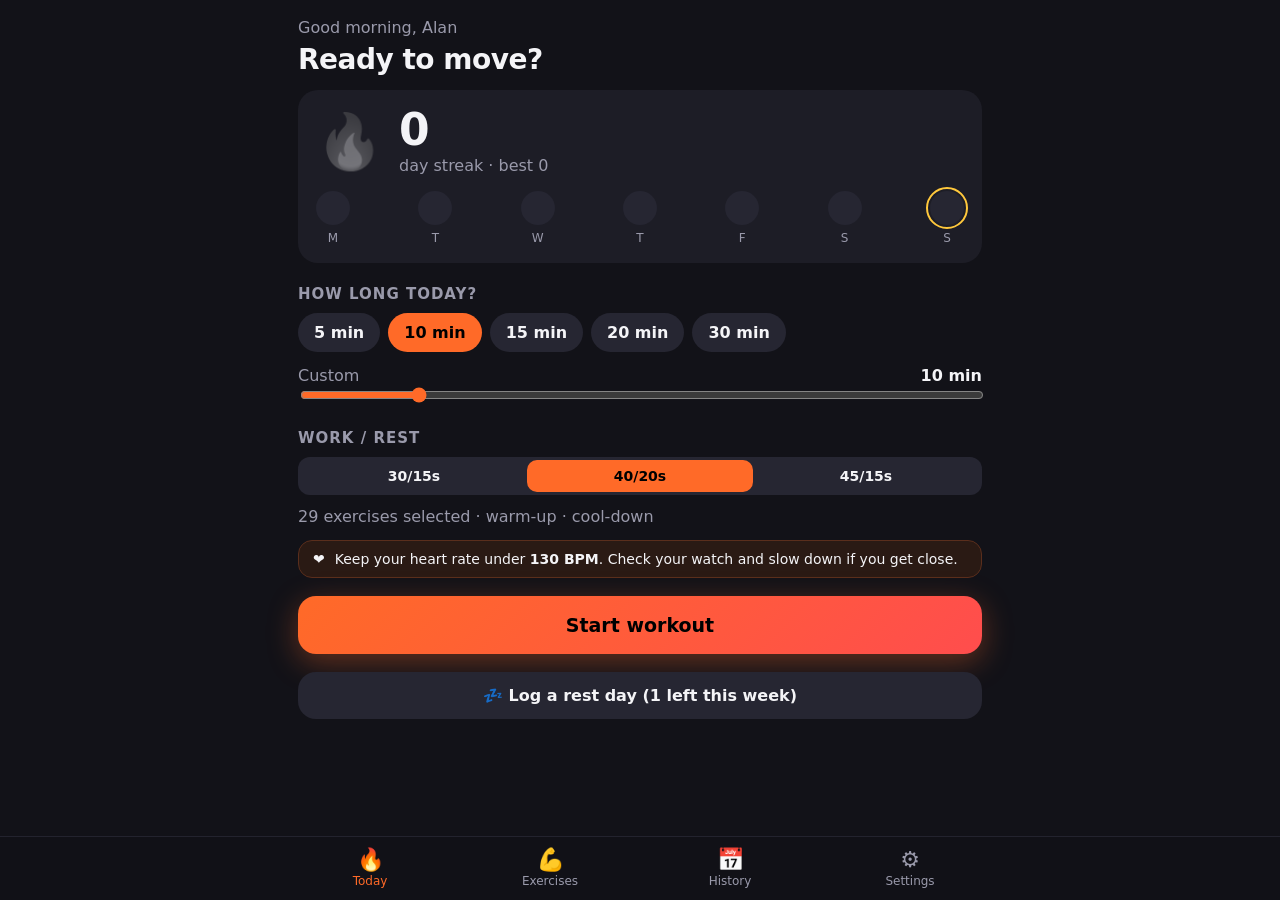
==== index.html @ 80057382 "Add index.html" ====
<!DOCTYPE html>
<html lang="en">
<head>
<meta charset="utf-8">
<meta name="viewport" content="width=device-width,initial-scale=1,viewport-fit=cover,user-scalable=no">
<meta name="theme-color" content="#121218">
<title>Streak</title>
<link rel="manifest" href="manifest.webmanifest">
<link rel="icon" href="icon-192.png">
<style>
:root{--bg:#121218;--card:#1d1d26;--card2:#262632;--txt:#f4f4f7;--mut:#9a9aab;--acc:#ff6a28;--acc2:#ffc83c;--ok:#3ddc84;--rest:#4aa3ff;--r:20px}
*{box-sizing:border-box;-webkit-tap-highlight-color:transparent}
html,body{margin:0;background:var(--bg);color:var(--txt);font-family:system-ui,-apple-system,Roboto,"Segoe UI",sans-serif;height:100%;overscroll-behavior:none}
body{padding:env(safe-area-inset-top) 0 env(safe-area-inset-bottom)}
button{font:inherit;color:inherit;border:0;background:none;cursor:pointer}
.app{max-width:720px;margin:0 auto;min-height:100%;display:flex;flex-direction:column}
main{flex:1;padding:18px 18px 100px}
h1{font-size:28px;margin:6px 0 2px;font-weight:800;letter-spacing:-.5px}
h2{font-size:15px;color:var(--mut);font-weight:600;margin:22px 0 10px;text-transform:uppercase;letter-spacing:1px}
.sub{color:var(--mut);margin:0 0 14px}
.card{background:var(--card);border-radius:var(--r);padding:18px}
.streak{display:flex;align-items:center;gap:16px}
.flame{font-size:54px;line-height:1;filter:drop-shadow(0 0 18px rgba(255,106,40,.5))}
.flame.off{filter:grayscale(1) opacity(.4)}
.big{font-size:44px;font-weight:800;line-height:1}
.week{display:flex;justify-content:space-between;margin-top:16px}
.day{display:flex;flex-direction:column;align-items:center;gap:6px;font-size:12px;color:var(--mut)}
.dot{width:34px;height:34px;border-radius:50%;background:var(--card2);display:grid;place-items:center;font-size:15px}
.dot.done{background:var(--acc);color:#000}.dot.rest{background:var(--rest);color:#000}.dot.today{outline:2px solid var(--acc2);outline-offset:2px}
.chips{display:flex;flex-wrap:wrap;gap:8px}
.chip{padding:10px 16px;border-radius:999px;background:var(--card2);font-weight:600}
.chip.on{background:var(--acc);color:#000}
.btn{display:block;width:100%;padding:18px;border-radius:18px;background:linear-gradient(135deg,var(--acc),#ff4d4d);color:#000;font-weight:800;font-size:19px;margin-top:18px;box-shadow:0 8px 30px rgba(255,106,40,.35)}
.btn.sec{background:var(--card2);color:var(--txt);box-shadow:none;font-size:16px;padding:14px}
.row{display:flex;align-items:center;justify-content:space-between;gap:10px}
input[type=range]{width:100%;accent-color:var(--acc)}
.hr{display:flex;gap:10px;align-items:center;background:#2a1a14;border:1px solid #5a2e1c;border-radius:14px;padding:10px 14px;font-size:14px;margin-top:14px}
nav{position:fixed;bottom:0;left:0;right:0;background:rgba(18,18,24,.92);backdrop-filter:blur(12px);border-top:1px solid #23232e;padding-bottom:env(safe-area-inset-bottom)}
nav .in{max-width:720px;margin:0 auto;display:flex}
nav button{flex:1;padding:10px 0 12px;display:flex;flex-direction:column;align-items:center;gap:2px;font-size:12px;color:var(--mut)}
nav button span{font-size:22px}
nav button.on{color:var(--acc)}
.grid{display:grid;grid-template-columns:repeat(auto-fill,minmax(150px,1fr));gap:10px}
.ex{background:var(--card);border-radius:16px;padding:14px;text-align:left;position:relative;border:2px solid transparent;transition:.15s}
.ex.on{border-color:var(--acc);background:#2a1d18}
.ex .e{font-size:34px}.ex .n{font-weight:700;margin-top:6px;font-size:15px}.ex .t{font-size:12px;color:var(--mut);margin-top:2px}
.ex .ck{position:absolute;top:10px;right:12px;width:22px;height:22px;border-radius:50%;background:var(--card2);display:grid;place-items:center;font-size:13px}
.ex.on .ck{background:var(--acc);color:#000}
.tag{display:inline-block;font-size:10px;padding:2px 7px;border-radius:6px;background:#1f3326;color:var(--ok);margin-top:6px;font-weight:700}
/* player */
#player{position:fixed;inset:0;background:var(--bg);z-index:10;display:none;flex-direction:column;align-items:center;padding:calc(env(safe-area-inset-top) + 16px) 20px calc(env(safe-area-inset-bottom) + 20px)}
#player.show{display:flex}
.ptop{width:100%;max-width:520px;display:flex;justify-content:space-between;color:var(--mut);font-size:14px}
.prog{width:100%;max-width:520px;height:6px;background:var(--card2);border-radius:3px;margin:12px 0 0;overflow:hidden}
.prog i{display:block;height:100%;background:var(--acc);width:0;transition:width .3s}
.phase{margin-top:22px;font-weight:800;letter-spacing:2px;font-size:14px;text-transform:uppercase}
.ring{position:relative;width:min(72vw,320px);aspect-ratio:1;margin:14px 0}
.ring svg{width:100%;height:100%;transform:rotate(-90deg)}
.ring .c{position:absolute;inset:0;display:flex;flex-direction:column;align-items:center;justify-content:center}
.ring .em{font-size:70px}.ring .tm{font-size:64px;font-weight:800;font-variant-numeric:tabular-nums;line-height:1}
.exname{font-size:28px;font-weight:800;text-align:center}
.cue{color:var(--mut);text-align:center;margin-top:6px;max-width:420px;font-size:15px}
.next{margin-top:14px;color:var(--mut);font-size:14px}
.ctrl{display:flex;gap:16px;margin-top:auto;padding-top:20px}
.cb{width:72px;height:72px;border-radius:50%;background:var(--card2);font-size:28px;display:grid;place-items:center}
.cb.main{width:88px;height:88px;background:var(--acc);color:#000;font-size:34px}
.done-screen{text-align:center;margin:auto}
.cal{display:grid;grid-template-columns:repeat(7,1fr);gap:6px;text-align:center;font-size:12px}
.cal .h{color:var(--mut);padding:4px 0}
.cal .d{aspect-ratio:1;border-radius:10px;background:var(--card2);display:grid;place-items:center;font-size:13px}
.cal .d.done{background:var(--acc);color:#000;font-weight:700}.cal .d.rest{background:var(--rest);color:#000}.cal .d.blank{background:none}
.stats{display:grid;grid-template-columns:repeat(3,1fr);gap:10px}
.stat{background:var(--card);border-radius:16px;padding:14px;text-align:center}.stat b{display:block;font-size:26px}.stat small{color:var(--mut)}
.toggle{width:52px;height:30px;border-radius:15px;background:var(--card2);position:relative;transition:.2s;flex:none}
.toggle::after{content:"";position:absolute;top:3px;left:3px;width:24px;height:24px;border-radius:50%;background:#fff;transition:.2s}
.toggle.on{background:var(--acc)}.toggle.on::after{left:25px}
.set{padding:14px 0;border-bottom:1px solid #26262f}
.list .it{display:flex;justify-content:space-between;padding:12px 0;border-bottom:1px solid #26262f;font-size:15px}
.list .it span{color:var(--mut)}
.seg{display:flex;background:var(--card2);border-radius:12px;padding:3px}
.seg button{flex:1;padding:8px;border-radius:10px;font-weight:600;font-size:14px}.seg button.on{background:var(--acc);color:#000}
#toast{position:fixed;left:50%;bottom:110px;transform:translateX(-50%);background:#333;padding:10px 18px;border-radius:12px;opacity:0;transition:.3s;pointer-events:none;z-index:20}
#toast.show{opacity:1}
</style>
</head>
<body>
<div class="app">
<main id="view"></main>
<nav><div class="in">
<button data-tab="home" class="on"><span>🔥</span>Today</button>
<button data-tab="ex"><span>💪</span>Exercises</button>
<button data-tab="hist"><span>📅</span>History</button>
<button data-tab="set"><span>⚙️</span>Settings</button>
</div></nav>
</div>

<div id="player"></div>
<div id="toast"></div>

<script>
// ---------- Exercise library (low-impact, heart-friendly options flagged) ----------
const EX=[
 // warm-up
 {id:'march',n:'Marching in Place',e:'🚶',g:'Warm-up',low:1,cue:'Lift knees gently, swing your arms.'},
 {id:'armcirc',n:'Arm Circles',e:'🔄',g:'Warm-up',low:1,cue:'Small circles, then bigger. Switch direction halfway.'},
 {id:'hipcirc',n:'Hip Circles',e:'🌀',g:'Warm-up',low:1,cue:'Hands on hips, slow smooth circles.'},
 {id:'stepjack',n:'Step Jacks',e:'🙆',g:'Cardio',low:1,cue:'Step one foot out as arms go up. No jumping.'},
 {id:'jacks',n:'Jumping Jacks',e:'🤸',g:'Cardio',low:0,cue:'Light on your feet. Swap to step jacks anytime.'},
 {id:'highknee',n:'Low-Impact High Knees',e:'🦵',g:'Cardio',low:1,cue:'Brisk march, knees to hip height.'},
 {id:'shadow',n:'Shadow Boxing',e:'🥊',g:'Cardio',low:1,cue:'Soft knees, quick light punches. Keep breathing.'},
 {id:'skaters',n:'Step Skaters',e:'⛸️',g:'Cardio',low:1,cue:'Step side to side, reach across.'},
 // lower
 {id:'squat',n:'Squats',e:'🏋️',g:'Lower Body',low:1,cue:'Sit back, chest up, knees over toes.'},
 {id:'chairsq',n:'Chair Squats',e:'🪑',g:'Lower Body',low:1,cue:'Tap the chair lightly and stand back up.'},
 {id:'lunge',n:'Reverse Lunges',e:'🚶‍♂️',g:'Lower Body',low:1,cue:'Step back, lower gently, alternate legs.'},
 {id:'glute',n:'Glute Bridge',e:'🌉',g:'Lower Body',low:1,cue:'Squeeze glutes at the top. Breathe out as you lift.'},
 {id:'calf',n:'Calf Raises',e:'🦶',g:'Lower Body',low:1,cue:'Rise slowly, lower slowly. Hold a wall if needed.'},
 {id:'wallsit',n:'Wall Sit',e:'🧱',g:'Lower Body',low:1,cue:'Keep breathing, never hold your breath.'},
 {id:'sideleg',n:'Side Leg Raises',e:'🦿',g:'Lower Body',low:1,cue:'Lift with control, switch sides halfway.'},
 // upper
 {id:'wallpush',n:'Wall Push-ups',e:'🧍',g:'Upper Body',low:1,cue:'Body straight, lower chest toward the wall.'},
 {id:'inclpush',n:'Incline Push-ups',e:'🛋️',g:'Upper Body',low:1,cue:'Hands on a counter or couch. Smooth reps.'},
 {id:'pushup',n:'Push-ups',e:'💪',g:'Upper Body',low:0,cue:'Drop to knees anytime. Exhale as you push.'},
 {id:'dips',n:'Chair Dips',e:'🪑',g:'Upper Body',low:1,cue:'Elbows back, short range is fine.'},
 {id:'ytw',n:'Y-T-W Raises',e:'🙌',g:'Upper Body',low:1,cue:'Squeeze shoulder blades, make each letter.'},
 {id:'punchup',n:'Overhead Reaches',e:'☝️',g:'Upper Body',low:1,cue:'Reach up alternating arms, tall posture.'},
 // core
 {id:'deadbug',n:'Dead Bug',e:'🪲',g:'Core',low:1,cue:'Low back pressed down, opposite arm and leg.'},
 {id:'birddog',n:'Bird Dog',e:'🐕',g:'Core',low:1,cue:'Reach long, hold a beat, switch.'},
 {id:'standcrunch',n:'Standing Knee Crunch',e:'🧍‍♂️',g:'Core',low:1,cue:'Elbow to opposite knee, alternate.'},
 {id:'kneeplank',n:'Knee Plank',e:'📏',g:'Core',low:1,cue:'Breathe steadily. Long body from knees to head.'},
 {id:'plank',n:'Plank',e:'🪵',g:'Core',low:0,cue:'Keep breathing. Drop to knees anytime.'},
 {id:'sidebend',n:'Standing Side Bends',e:'↔️',g:'Core',low:1,cue:'Slide hand down your leg, switch sides.'},
 // stretch
 {id:'hamstr',n:'Hamstring Stretch',e:'🧘',g:'Cool-down',low:1,cue:'Hinge forward gently. No bouncing.'},
 {id:'quad',n:'Quad Stretch',e:'🦩',g:'Cool-down',low:1,cue:'Hold a wall, switch legs halfway.'},
 {id:'chest',n:'Chest Opener',e:'🫁',g:'Cool-down',low:1,cue:'Clasp hands behind, open chest, breathe slowly.'},
 {id:'childpose',n:"Child's Pose",e:'🙇',g:'Cool-down',low:1,cue:'Sink back, long slow breaths.'},
 {id:'breathe',n:'Slow Breathing',e:'🌬️',g:'Cool-down',low:1,cue:'In for 4, out for 6. Let your heart rate settle.'},
];
const GROUPS=['Warm-up','Cardio','Lower Body','Upper Body','Core','Cool-down'];
const byId=Object.fromEntries(EX.map(x=>[x.id,x]));

// ---------- State ----------
const KEY='streak-workout-v1';
const def={selected:EX.filter(x=>x.low).map(x=>x.id),minutes:10,interval:'40/20',warm:true,cool:true,voice:true,beep:true,hrcap:130,log:{},restPerWeek:1,best:0};
let S=Object.assign({},def,JSON.parse(localStorage.getItem(KEY)||'{}'));
const save=()=>localStorage.setItem(KEY,JSON.stringify(S));
const ds=d=>{const z=new Date(d);z.setMinutes(z.getMinutes()-z.getTimezoneOffset());return z.toISOString().slice(0,10)};
const today=()=>ds(new Date());
const addDays=(s,n)=>{const d=new Date(s+'T12:00:00');d.setDate(d.getDate()+n);return ds(d)};

function streak(){
  let n=0,d=today();
  if(!S.log[d]) d=addDays(d,-1); // today not done yet doesn't break streak
  while(S.log[d]){ if(S.log[d].type==='workout') n++; d=addDays(d,-1);} 
  return n;
}
function updateBest(){const s=streak();if(s>(S.best||0)){S.best=s;save()}}
function restsThisWeek(){let c=0;for(let i=0;i<7;i++){const l=S.log[addDays(today(),-i)];if(l&&l.type==='rest')c++}return c}

// ---------- UI helpers ----------
const $=s=>document.querySelector(s);
function toast(t){const e=$('#toast');e.textContent=t;e.classList.add('show');clearTimeout(e._t);e._t=setTimeout(()=>e.classList.remove('show'),1800)}
let tab='home';
document.querySelectorAll('nav button').forEach(b=>b.onclick=()=>{tab=b.dataset.tab;document.querySelectorAll('nav button').forEach(x=>x.classList.toggle('on',x===b));render();scrollTo(0,0)});

function render(){({home,ex:exView,hist,set:settings})[tab]();}

function home(){
  const st=streak(),t=today(),doneToday=S.log[t];
  const hr=new Date().getHours();
  const greet=hr<12?'Good morning':hr<18?'Good afternoon':'Good evening';
  let week='';const labels=['S','M','T','W','T','F','S'];
  for(let i=6;i>=0;i--){const d=addDays(t,-i),l=S.log[d],dd=new Date(d+'T12:00:00');
    week+=`<div class="day"><div class="dot ${l?(l.type==='rest'?'rest':'done'):''} ${i===0?'today':''}">${l?(l.type==='rest'?'💤':'✓'):''}</div>${labels[dd.getDay()]}</div>`}
  const mins=[5,10,15,20,30].map(m=>`<button class="chip ${S.minutes===m?'on':''}" data-m="${m}">${m} min</button>`).join('');
  const ints=['30/15','40/20','45/15'].map(v=>`<button class="${S.interval===v?'on':''}" data-i="${v}">${v}s</button>`).join('');
  $('#view').innerHTML=`
  <p class="sub" style="margin:0">${greet}, Alan</p>
  <h1>${doneToday?(doneToday.type==='rest'?'Rest day logged':'Done for today 🎉'):'Ready to move?'}</h1>
  <div class="card" style="margin-top:14px">
    <div class="streak"><div class="flame ${st?'':'off'}">🔥</div><div><div class="big">${st}</div><div class="sub" style="margin:4px 0 0">day streak · best ${Math.max(S.best||0,st)}</div></div></div>
    <div class="week">${week}</div>
  </div>
  <h2>How long today?</h2>
  <div class="chips" id="mins">${mins}</div>
  <div style="margin-top:14px"><div class="row"><span class="sub" style="margin:0">Custom</span><b id="mv">${S.minutes} min</b></div>
  <input type="range" min="3" max="45" value="${S.minutes}" id="mr"></div>
  <h2>Work / rest</h2>
  <div class="seg" id="ints">${ints}</div>
  <div class="sub" style="margin-top:12px">${S.selected.length} exercises selected${S.warm?' · warm-up':''}${S.cool?' · cool-down':''}</div>
  <div class="hr">❤️ <div>Keep your heart rate under <b>${S.hrcap} BPM</b>. Check your watch and slow down if you get close.</div></div>
  <button class="btn" id="go">${doneToday&&doneToday.type==='workout'?'Do another':'Start workout'}</button>
  ${!doneToday?`<button class="btn sec" id="restbtn">💤 Log a rest day (${Math.max(0,S.restPerWeek-restsThisWeek())} left this week)</button>`:''}
  `;
  document.querySelectorAll('#mins .chip').forEach(c=>c.onclick=()=>{S.minutes=+c.dataset.m;save();home()});
  $('#mr').oninput=e=>{S.minutes=+e.target.value;$('#mv').textContent=S.minutes+' min'};$('#mr').onchange=()=>{save();home()};
  document.querySelectorAll('#ints button').forEach(c=>c.onclick=()=>{S.interval=c.dataset.i;save();home()});
  $('#go').onclick=startWorkout;
  const rb=$('#restbtn'); if(rb) rb.onclick=()=>{if(restsThisWeek()>=S.restPerWeek){toast('No rest days left this week');return}S.log[t]={type:'rest'};save();toast('Rest day logged. Streak safe 💤');home()};
}

function exView(){
  let h=`<h1>Exercises</h1><p class="sub">Tap to choose what goes into your workouts. <span class="tag">LOW IMPACT</span> moves are easier on the heart and joints.</p>
  <div class="chips" style="margin-bottom:8px"><button class="chip" id="all">Select all</button><button class="chip" id="lowonly">Low impact only</button><button class="chip" id="none">Clear</button></div>`;
  for(const g of GROUPS){
    if(g==='Warm-up'||g==='Cool-down'){}
    h+=`<h2>${g}</h2><div class="grid">`+EX.filter(x=>x.g===g).map(x=>`<button class="ex ${S.selected.includes(x.id)?'on':''}" data-id="${x.id}"><div class="ck">${S.selected.includes(x.id)?'✓':''}</div><div class="e">${x.e}</div><div class="n">${x.n}</div><div class="t">${x.cue}</div>${x.low?'<span class="tag">LOW IMPACT</span>':''}</button>`).join('')+`</div>`;
  }
  $('#view').innerHTML=h;
  document.querySelectorAll('.ex').forEach(b=>b.onclick=()=>{const id=b.dataset.id,i=S.selected.indexOf(id);i>=0?S.selected.splice(i,1):S.selected.push(id);save();b.classList.toggle('on');b.querySelector('.ck').textContent=i>=0?'':'✓'});
  $('#all').onclick=()=>{S.selected=EX.map(x=>x.id);save();exView()};
  $('#lowonly').onclick=()=>{S.selected=EX.filter(x=>x.low).map(x=>x.id);save();exView()};
  $('#none').onclick=()=>{S.selected=[];save();exView()};
}

let calOffset=0;
function hist(){
  const now=new Date();const m=new Date(now.getFullYear(),now.getMonth()+calOffset,1);
  const days=new Date(m.getFullYear(),m.getMonth()+1,0).getDate();
  let cal=['S','M','T','W','T','F','S'].map(x=>`<div class="h">${x}</div>`).join('');
  for(let i=0;i<m.getDay();i++)cal+='<div class="d blank"></div>';
  for(let d=1;d<=days;d++){const k=ds(new Date(m.getFullYear(),m.getMonth(),d)),l=S.log[k];cal+=`<div class="d ${l?(l.type==='rest'?'rest':'done'):''}">${d}</div>`}
  const ents=Object.entries(S.log).sort((a,b)=>b[0].localeCompare(a[0]));
  const w=ents.filter(e=>e[1].type==='workout');
  const totalMin=Math.round(w.reduce((a,e)=>a+(e[1].secs||0),0)/60);
  $('#view').innerHTML=`<h1>History</h1>
  <div class="stats" style="margin-top:14px"><div class="stat"><b>${streak()}</b><small>current</small></div><div class="stat"><b>${Math.max(S.best||0,streak())}</b><small>best streak</small></div><div class="stat"><b>${totalMin}</b><small>total min</small></div></div>
  <div class="card" style="margin-top:14px"><div class="row" style="margin-bottom:12px"><button class="chip" id="pv">‹</button><b>${m.toLocaleString('en-US',{month:'long',year:'numeric'})}</b><button class="chip" id="nx">›</button></div><div class="cal">${cal}</div></div>
  <h2>Recent</h2><div class="list">${ents.slice(0,20).map(([d,l])=>`<div class="it"><b>${new Date(d+'T12:00:00').toLocaleDateString('en-US',{weekday:'short',month:'short',day:'numeric'})}</b><span>${l.type==='rest'?'💤 Rest day':`🔥 ${Math.round((l.secs||0)/60)} min · ${l.count||0} moves`}</span></div>`).join('')||'<p class="sub">No workouts yet. Your first one starts the streak.</p>'}</div>`;
  $('#pv').onclick=()=>{calOffset--;hist()};$('#nx').onclick=()=>{if(calOffset<0){calOffset++;hist()}};
}

function settings(){
  const tg=(k,l,s)=>`<div class="set row"><div><b>${l}</b>${s?`<div class="sub" style="margin:2px 0 0;font-size:13px">${s}</div>`:''}</div><button class="toggle ${S[k]?'on':''}" data-k="${k}"></button></div>`;
  $('#view').innerHTML=`<h1>Settings</h1>
  ${tg('warm','Auto warm-up','Starts every workout with 2 gentle moves')}
  ${tg('cool','Auto cool-down','Ends with stretches and slow breathing')}
  ${tg('voice','Voice coach','Announces each exercise')}
  ${tg('beep','Countdown beeps','Last 3 seconds of each interval')}
  <div class="set"><div class="row"><b>Heart rate reminder</b><b id="hrv">${S.hrcap} BPM</b></div><input type="range" min="100" max="160" value="${S.hrcap}" id="hrr"></div>
  <div class="set"><div class="row"><b>Rest days per week</b><b id="rpv">${S.restPerWeek}</b></div><div class="sub" style="font-size:13px;margin:2px 0 8px">A logged rest day keeps your streak alive.</div><input type="range" min="0" max="3" value="${S.restPerWeek}" id="rpr"></div>
  <h2>Your data</h2><p class="sub">Everything stays on this phone. Back it up before switching phones.</p>
  <button class="btn sec" id="exp">⬇️ Export backup</button><button class="btn sec" id="imp" style="margin-top:10px">⬆️ Import backup</button><input type="file" id="file" accept="application/json" hidden>
  <p class="sub" style="margin-top:24px;font-size:13px">Streak · built for Alan by Hark</p>`;
  document.querySelectorAll('.toggle').forEach(b=>b.onclick=()=>{S[b.dataset.k]=!S[b.dataset.k];save();b.classList.toggle('on')});
  $('#hrr').oninput=e=>{S.hrcap=+e.target.value;$('#hrv').textContent=S.hrcap+' BPM';save()};
  $('#rpr').oninput=e=>{S.restPerWeek=+e.target.value;$('#rpv').textContent=S.restPerWeek;save()};
  $('#exp').onclick=()=>{const a=document.createElement('a');a.href=URL.createObjectURL(new Blob([JSON.stringify(S,null,1)],{type:'application/json'}));a.download='streak-backup-'+today()+'.json';a.click()};
  $('#imp').onclick=()=>$('#file').click();
  $('#file').onchange=async e=>{try{S=Object.assign({},def,JSON.parse(await e.target.files[0].text()));save();toast('Backup restored');settings()}catch(_){toast('That file did not work')}};
}

// ---------- Workout engine ----------
let W=null,wake=null,actx=null;
function beep(f=880,d=.12){if(!S.beep)return;try{actx=actx||new AudioContext();const o=actx.createOscillator(),g=actx.createGain();o.frequency.value=f;o.connect(g);g.connect(actx.destination);g.gain.setValueAtTime(.25,actx.currentTime);g.gain.exponentialRampToValueAtTime(.001,actx.currentTime+d);o.start();o.stop(actx.currentTime+d)}catch(_){}}
function say(t){if(!S.voice||!('speechSynthesis' in window))return;speechSynthesis.cancel();const u=new SpeechSynthesisUtterance(t);u.rate=1;speechSynthesis.speak(u)}
const shuffle=a=>{a=a.slice();for(let i=a.length-1;i>0;i--){const j=Math.random()*(i+1)|0;[a[i],a[j]]=[a[j],a[i]]}return a};

function buildPlan(){
  const [work,rest]=S.interval.split('/').map(Number);
  const total=S.minutes*60;const steps=[];
  const warmPool=EX.filter(x=>x.g==='Warm-up'),coolPool=EX.filter(x=>x.g==='Cool-down');
  let main=S.selected.map(id=>byId[id]).filter(x=>x&&x.g!=='Warm-up'&&x.g!=='Cool-down');
  if(!main.length) main=EX.filter(x=>x.low&&x.g!=='Warm-up'&&x.g!=='Cool-down');
  let used=0;
  const add=(ex,secs,kind)=>{steps.push({ex,secs,kind});used+=secs};
  if(S.warm&&total>=300){shuffle(warmPool).slice(0,2).forEach(x=>add(x,30,'warm'))}
  const coolTime=S.cool&&total>=300?60:0;
  let pool=shuffle(main),i=0,last=null;
  while(used+work+coolTime<=total){
    let ex=pool[i%pool.length];i++;if(i%pool.length===0)pool=shuffle(main);
    if(ex===last&&main.length>1){ex=pool[i%pool.length];i++}
    add(ex,work,'work');last=ex;
    if(used+rest+work+coolTime<=total) add(null,rest,'rest'); else break;
  }
  if(steps.length&&steps[steps.length-1].kind==='rest'){used-=steps.pop().secs}
  if(coolTime){shuffle(coolPool).slice(0,2).forEach(x=>add(x,30,'cool'))}
  return steps;
}

async function startWorkout(){
  const plan=buildPlan();
  W={plan,idx:-1,left:0,paused:false,elapsed:0,count:0,total:plan.reduce((a,s)=>a+s.secs,0)};
  try{actx=actx||new AudioContext();actx.resume()}catch(_){}
  try{wake=await navigator.wakeLock.request('screen')}catch(_){}
  $('#player').classList.add('show');
  // 5 second get ready
  W.ready=5;drawPlayer();say('Get ready. First up, '+nextName(0));
  W.timer=setInterval(tick,1000);
}
function nextName(i){const s=W.plan[i];return s?(s.ex?s.ex.n:'Rest'):'Finish'}
function nextStep(){
  W.idx++;
  if(W.idx>=W.plan.length) return finish();
  const s=W.plan[W.idx];W.left=s.secs;
  if(s.ex){W.count++;say(s.ex.n);if(navigator.vibrate)navigator.vibrate(200);beep(1200,.25)}
  else{say('Rest. Next, '+nextName(W.idx+1));if(navigator.vibrate)navigator.vibrate([100,80,100])}
  drawPlayer();
}
function tick(){
  if(W.paused)return;
  if(W.ready>0){W.ready--;if(W.ready<=3&&W.ready>0)beep();if(W.ready===0)nextStep();else drawPlayer();return}
  W.left--;W.elapsed++;
  if(W.left<=3&&W.left>0)beep();
  if(W.left<=0)nextStep();else drawPlayer();
}
function drawPlayer(){
  const p=$('#player');
  if(W.ready>0){p.innerHTML=`<div class="ptop"><span>Get ready</span><button id="x">✕</button></div><div class="phase" style="color:var(--acc2)">Starting in</div><div class="ring"><div class="c"><div class="tm" style="font-size:110px">${W.ready}</div></div></div><div class="exname">${nextName(0)}</div><div class="cue">${W.plan.length} intervals · ${Math.round(W.total/60)} min</div>`;$('#x').onclick=quit;return}
  const s=W.plan[W.idx],frac=s.secs?(s.secs-W.left)/s.secs:0;const col=s.kind==='rest'?'var(--rest)':s.kind==='work'?'var(--acc)':'var(--ok)';
  const C=2*Math.PI*45;const nx=W.plan[W.idx+1];
  const label={work:'Work',rest:'Rest',warm:'Warm-up',cool:'Cool-down'}[s.kind];
  const remain=W.total-W.elapsed;
  p.innerHTML=`<div class="ptop"><span>${W.count} / ${W.plan.filter(x=>x.ex).length} moves</span><span>${Math.floor(remain/60)}:${String(remain%60).padStart(2,'0')} left</span><button id="x">✕</button></div>
  <div class="prog"><i style="width:${W.elapsed/W.total*100}%"></i></div>
  <div class="phase" style="color:${col}">${label}</div>
  <div class="ring"><svg viewBox="0 0 100 100"><circle cx="50" cy="50" r="45" fill="none" stroke="#262632" stroke-width="7"/><circle cx="50" cy="50" r="45" fill="none" stroke="${col}" stroke-width="7" stroke-linecap="round" stroke-dasharray="${C}" stroke-dashoffset="${C*(1-frac)}" style="transition:stroke-dashoffset 1s linear"/></svg>
  <div class="c"><div class="em">${s.ex?s.ex.e:'😮‍💨'}</div><div class="tm">${W.left}</div></div></div>
  <div class="exname">${s.ex?s.ex.n:'Catch your breath'}</div>
  <div class="cue">${s.ex?s.ex.cue:'Breathe slowly. Glance at your watch: under '+S.hrcap+' BPM?'}</div>
  <div class="next">${nx?'Next: '+(nx.ex?nx.ex.e+' '+nx.ex.n:'Rest'):'Last one!'}</div>
  <div class="ctrl"><button class="cb" id="bk">⏮</button><button class="cb main" id="pp">${W.paused?'▶':'⏸'}</button><button class="cb" id="sk">⏭</button></div>`;
  $('#x').onclick=quit;$('#pp').onclick=()=>{W.paused=!W.paused;drawPlayer()};
  $('#sk').onclick=()=>{W.elapsed+=W.left;nextStep()};
  $('#bk').onclick=()=>{W.elapsed-= (s.secs-W.left);W.left=s.secs;drawPlayer()};
}
function cleanup(){clearInterval(W.timer);try{wake&&wake.release()}catch(_){}wake=null;if('speechSynthesis' in window)speechSynthesis.cancel()}
function quit(){
  if(W.elapsed>=60&&confirm('End workout early? It still counts toward your streak.')){return finish()}
  if(W.elapsed<60&&!confirm('Quit this workout?'))return;
  cleanup();$('#player').classList.remove('show');W=null;render();
}
function finish(){
  cleanup();const t=today();const prev=S.log[t];
  const secs=(prev&&prev.type==='workout'?prev.secs:0)+W.elapsed,count=(prev&&prev.type==='workout'?prev.count:0)+W.count;
  S.log[t]={type:'workout',secs,count};save();updateBest();
  say('Workout complete. Nice work, Alan.');beep(660,.15);setTimeout(()=>beep(990,.3),180);
  const st=streak();
  $('#player').innerHTML=`<div class="done-screen"><div style="font-size:90px">🔥</div><div class="big" style="font-size:64px">${st}</div><div class="sub">day streak</div><h1 style="margin-top:20px">Workout complete</h1><p class="sub">${Math.round(W.elapsed/60)} min · ${W.count} moves</p><button class="btn" id="ok" style="width:260px;margin:24px auto 0">Done</button></div>`;
  $('#ok').onclick=()=>{$('#player').classList.remove('show');W=null;tab='home';render()};
}

render();
if('serviceWorker' in navigator) navigator.serviceWorker.register('sw.js');
</script>
</body>
</html>
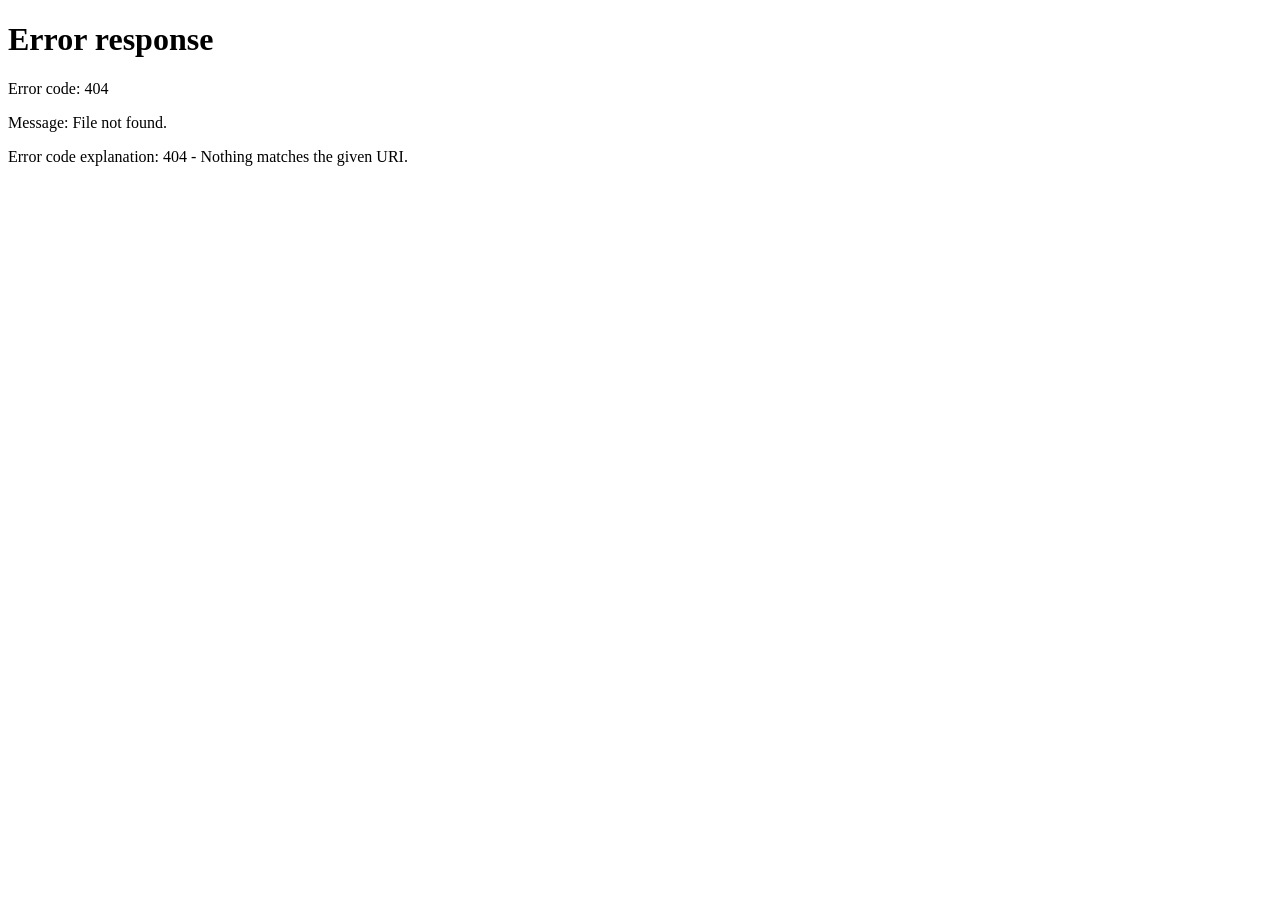
==== commit caea38b9: "Split Streak and Stillness into separate apps: index.html" ====
--- a/index.html
+++ b/index.html
@@ -1,349 +1 @@
-<!DOCTYPE html>
-<html lang="en">
-<head>
-<meta charset="utf-8">
-<meta name="viewport" content="width=device-width,initial-scale=1,viewport-fit=cover,user-scalable=no">
-<meta name="theme-color" content="#121218">
-<title>Streak</title>
-<link rel="manifest" href="manifest.webmanifest">
-<link rel="icon" href="icon-192.png">
-<style>
-:root{--bg:#121218;--card:#1d1d26;--card2:#262632;--txt:#f4f4f7;--mut:#9a9aab;--acc:#ff6a28;--acc2:#ffc83c;--ok:#3ddc84;--rest:#4aa3ff;--r:20px}
-*{box-sizing:border-box;-webkit-tap-highlight-color:transparent}
-html,body{margin:0;background:var(--bg);color:var(--txt);font-family:system-ui,-apple-system,Roboto,"Segoe UI",sans-serif;height:100%;overscroll-behavior:none}
-body{padding:env(safe-area-inset-top) 0 env(safe-area-inset-bottom)}
-button{font:inherit;color:inherit;border:0;background:none;cursor:pointer}
-.app{max-width:720px;margin:0 auto;min-height:100%;display:flex;flex-direction:column}
-main{flex:1;padding:18px 18px 100px}
-h1{font-size:28px;margin:6px 0 2px;font-weight:800;letter-spacing:-.5px}
-h2{font-size:15px;color:var(--mut);font-weight:600;margin:22px 0 10px;text-transform:uppercase;letter-spacing:1px}
-.sub{color:var(--mut);margin:0 0 14px}
-.card{background:var(--card);border-radius:var(--r);padding:18px}
-.streak{display:flex;align-items:center;gap:16px}
-.flame{font-size:54px;line-height:1;filter:drop-shadow(0 0 18px rgba(255,106,40,.5))}
-.flame.off{filter:grayscale(1) opacity(.4)}
-.big{font-size:44px;font-weight:800;line-height:1}
-.week{display:flex;justify-content:space-between;margin-top:16px}
-.day{display:flex;flex-direction:column;align-items:center;gap:6px;font-size:12px;color:var(--mut)}
-.dot{width:34px;height:34px;border-radius:50%;background:var(--card2);display:grid;place-items:center;font-size:15px}
-.dot.done{background:var(--acc);color:#000}.dot.rest{background:var(--rest);color:#000}.dot.today{outline:2px solid var(--acc2);outline-offset:2px}
-.chips{display:flex;flex-wrap:wrap;gap:8px}
-.chip{padding:10px 16px;border-radius:999px;background:var(--card2);font-weight:600}
-.chip.on{background:var(--acc);color:#000}
-.btn{display:block;width:100%;padding:18px;border-radius:18px;background:linear-gradient(135deg,var(--acc),#ff4d4d);color:#000;font-weight:800;font-size:19px;margin-top:18px;box-shadow:0 8px 30px rgba(255,106,40,.35)}
-.btn.sec{background:var(--card2);color:var(--txt);box-shadow:none;font-size:16px;padding:14px}
-.row{display:flex;align-items:center;justify-content:space-between;gap:10px}
-input[type=range]{width:100%;accent-color:var(--acc)}
-.hr{display:flex;gap:10px;align-items:center;background:#2a1a14;border:1px solid #5a2e1c;border-radius:14px;padding:10px 14px;font-size:14px;margin-top:14px}
-nav{position:fixed;bottom:0;left:0;right:0;background:rgba(18,18,24,.92);backdrop-filter:blur(12px);border-top:1px solid #23232e;padding-bottom:env(safe-area-inset-bottom)}
-nav .in{max-width:720px;margin:0 auto;display:flex}
-nav button{flex:1;padding:10px 0 12px;display:flex;flex-direction:column;align-items:center;gap:2px;font-size:12px;color:var(--mut)}
-nav button span{font-size:22px}
-nav button.on{color:var(--acc)}
-.grid{display:grid;grid-template-columns:repeat(auto-fill,minmax(150px,1fr));gap:10px}
-.ex{background:var(--card);border-radius:16px;padding:14px;text-align:left;position:relative;border:2px solid transparent;transition:.15s}
-.ex.on{border-color:var(--acc);background:#2a1d18}
-.ex .e{font-size:34px}.ex .n{font-weight:700;margin-top:6px;font-size:15px}.ex .t{font-size:12px;color:var(--mut);margin-top:2px}
-.ex .ck{position:absolute;top:10px;right:12px;width:22px;height:22px;border-radius:50%;background:var(--card2);display:grid;place-items:center;font-size:13px}
-.ex.on .ck{background:var(--acc);color:#000}
-.tag{display:inline-block;font-size:10px;padding:2px 7px;border-radius:6px;background:#1f3326;color:var(--ok);margin-top:6px;font-weight:700}
-/* player */
-#player{position:fixed;inset:0;background:var(--bg);z-index:10;display:none;flex-direction:column;align-items:center;padding:calc(env(safe-area-inset-top) + 16px) 20px calc(env(safe-area-inset-bottom) + 20px)}
-#player.show{display:flex}
-.ptop{width:100%;max-width:520px;display:flex;justify-content:space-between;color:var(--mut);font-size:14px}
-.prog{width:100%;max-width:520px;height:6px;background:var(--card2);border-radius:3px;margin:12px 0 0;overflow:hidden}
-.prog i{display:block;height:100%;background:var(--acc);width:0;transition:width .3s}
-.phase{margin-top:22px;font-weight:800;letter-spacing:2px;font-size:14px;text-transform:uppercase}
-.ring{position:relative;width:min(72vw,320px);aspect-ratio:1;margin:14px 0}
-.ring svg{width:100%;height:100%;transform:rotate(-90deg)}
-.ring .c{position:absolute;inset:0;display:flex;flex-direction:column;align-items:center;justify-content:center}
-.ring .em{font-size:70px}.ring .tm{font-size:64px;font-weight:800;font-variant-numeric:tabular-nums;line-height:1}
-.exname{font-size:28px;font-weight:800;text-align:center}
-.cue{color:var(--mut);text-align:center;margin-top:6px;max-width:420px;font-size:15px}
-.next{margin-top:14px;color:var(--mut);font-size:14px}
-.ctrl{display:flex;gap:16px;margin-top:auto;padding-top:20px}
-.cb{width:72px;height:72px;border-radius:50%;background:var(--card2);font-size:28px;display:grid;place-items:center}
-.cb.main{width:88px;height:88px;background:var(--acc);color:#000;font-size:34px}
-.done-screen{text-align:center;margin:auto}
-.cal{display:grid;grid-template-columns:repeat(7,1fr);gap:6px;text-align:center;font-size:12px}
-.cal .h{color:var(--mut);padding:4px 0}
-.cal .d{aspect-ratio:1;border-radius:10px;background:var(--card2);display:grid;place-items:center;font-size:13px}
-.cal .d.done{background:var(--acc);color:#000;font-weight:700}.cal .d.rest{background:var(--rest);color:#000}.cal .d.blank{background:none}
-.stats{display:grid;grid-template-columns:repeat(3,1fr);gap:10px}
-.stat{background:var(--card);border-radius:16px;padding:14px;text-align:center}.stat b{display:block;font-size:26px}.stat small{color:var(--mut)}
-.toggle{width:52px;height:30px;border-radius:15px;background:var(--card2);position:relative;transition:.2s;flex:none}
-.toggle::after{content:"";position:absolute;top:3px;left:3px;width:24px;height:24px;border-radius:50%;background:#fff;transition:.2s}
-.toggle.on{background:var(--acc)}.toggle.on::after{left:25px}
-.set{padding:14px 0;border-bottom:1px solid #26262f}
-.list .it{display:flex;justify-content:space-between;padding:12px 0;border-bottom:1px solid #26262f;font-size:15px}
-.list .it span{color:var(--mut)}
-.seg{display:flex;background:var(--card2);border-radius:12px;padding:3px}
-.seg button{flex:1;padding:8px;border-radius:10px;font-weight:600;font-size:14px}.seg button.on{background:var(--acc);color:#000}
-#toast{position:fixed;left:50%;bottom:110px;transform:translateX(-50%);background:#333;padding:10px 18px;border-radius:12px;opacity:0;transition:.3s;pointer-events:none;z-index:20}
-#toast.show{opacity:1}
-</style>
-</head>
-<body>
-<div class="app">
-<main id="view"></main>
-<nav><div class="in">
-<button data-tab="home" class="on"><span>🔥</span>Today</button>
-<button data-tab="ex"><span>💪</span>Exercises</button>
-<button data-tab="hist"><span>📅</span>History</button>
-<button data-tab="set"><span>⚙️</span>Settings</button>
-</div></nav>
-</div>
-
-<div id="player"></div>
-<div id="toast"></div>
-
-<script>
-// ---------- Exercise library (low-impact, heart-friendly options flagged) ----------
-const EX=[
- // warm-up
- {id:'march',n:'Marching in Place',e:'🚶',g:'Warm-up',low:1,cue:'Lift knees gently, swing your arms.'},
- {id:'armcirc',n:'Arm Circles',e:'🔄',g:'Warm-up',low:1,cue:'Small circles, then bigger. Switch direction halfway.'},
- {id:'hipcirc',n:'Hip Circles',e:'🌀',g:'Warm-up',low:1,cue:'Hands on hips, slow smooth circles.'},
- {id:'stepjack',n:'Step Jacks',e:'🙆',g:'Cardio',low:1,cue:'Step one foot out as arms go up. No jumping.'},
- {id:'jacks',n:'Jumping Jacks',e:'🤸',g:'Cardio',low:0,cue:'Light on your feet. Swap to step jacks anytime.'},
- {id:'highknee',n:'Low-Impact High Knees',e:'🦵',g:'Cardio',low:1,cue:'Brisk march, knees to hip height.'},
- {id:'shadow',n:'Shadow Boxing',e:'🥊',g:'Cardio',low:1,cue:'Soft knees, quick light punches. Keep breathing.'},
- {id:'skaters',n:'Step Skaters',e:'⛸️',g:'Cardio',low:1,cue:'Step side to side, reach across.'},
- // lower
- {id:'squat',n:'Squats',e:'🏋️',g:'Lower Body',low:1,cue:'Sit back, chest up, knees over toes.'},
- {id:'chairsq',n:'Chair Squats',e:'🪑',g:'Lower Body',low:1,cue:'Tap the chair lightly and stand back up.'},
- {id:'lunge',n:'Reverse Lunges',e:'🚶‍♂️',g:'Lower Body',low:1,cue:'Step back, lower gently, alternate legs.'},
- {id:'glute',n:'Glute Bridge',e:'🌉',g:'Lower Body',low:1,cue:'Squeeze glutes at the top. Breathe out as you lift.'},
- {id:'calf',n:'Calf Raises',e:'🦶',g:'Lower Body',low:1,cue:'Rise slowly, lower slowly. Hold a wall if needed.'},
- {id:'wallsit',n:'Wall Sit',e:'🧱',g:'Lower Body',low:1,cue:'Keep breathing, never hold your breath.'},
- {id:'sideleg',n:'Side Leg Raises',e:'🦿',g:'Lower Body',low:1,cue:'Lift with control, switch sides halfway.'},
- // upper
- {id:'wallpush',n:'Wall Push-ups',e:'🧍',g:'Upper Body',low:1,cue:'Body straight, lower chest toward the wall.'},
- {id:'inclpush',n:'Incline Push-ups',e:'🛋️',g:'Upper Body',low:1,cue:'Hands on a counter or couch. Smooth reps.'},
- {id:'pushup',n:'Push-ups',e:'💪',g:'Upper Body',low:0,cue:'Drop to knees anytime. Exhale as you push.'},
- {id:'dips',n:'Chair Dips',e:'🪑',g:'Upper Body',low:1,cue:'Elbows back, short range is fine.'},
- {id:'ytw',n:'Y-T-W Raises',e:'🙌',g:'Upper Body',low:1,cue:'Squeeze shoulder blades, make each letter.'},
- {id:'punchup',n:'Overhead Reaches',e:'☝️',g:'Upper Body',low:1,cue:'Reach up alternating arms, tall posture.'},
- // core
- {id:'deadbug',n:'Dead Bug',e:'🪲',g:'Core',low:1,cue:'Low back pressed down, opposite arm and leg.'},
- {id:'birddog',n:'Bird Dog',e:'🐕',g:'Core',low:1,cue:'Reach long, hold a beat, switch.'},
- {id:'standcrunch',n:'Standing Knee Crunch',e:'🧍‍♂️',g:'Core',low:1,cue:'Elbow to opposite knee, alternate.'},
- {id:'kneeplank',n:'Knee Plank',e:'📏',g:'Core',low:1,cue:'Breathe steadily. Long body from knees to head.'},
- {id:'plank',n:'Plank',e:'🪵',g:'Core',low:0,cue:'Keep breathing. Drop to knees anytime.'},
- {id:'sidebend',n:'Standing Side Bends',e:'↔️',g:'Core',low:1,cue:'Slide hand down your leg, switch sides.'},
- // stretch
- {id:'hamstr',n:'Hamstring Stretch',e:'🧘',g:'Cool-down',low:1,cue:'Hinge forward gently. No bouncing.'},
- {id:'quad',n:'Quad Stretch',e:'🦩',g:'Cool-down',low:1,cue:'Hold a wall, switch legs halfway.'},
- {id:'chest',n:'Chest Opener',e:'🫁',g:'Cool-down',low:1,cue:'Clasp hands behind, open chest, breathe slowly.'},
- {id:'childpose',n:"Child's Pose",e:'🙇',g:'Cool-down',low:1,cue:'Sink back, long slow breaths.'},
- {id:'breathe',n:'Slow Breathing',e:'🌬️',g:'Cool-down',low:1,cue:'In for 4, out for 6. Let your heart rate settle.'},
-];
-const GROUPS=['Warm-up','Cardio','Lower Body','Upper Body','Core','Cool-down'];
-const byId=Object.fromEntries(EX.map(x=>[x.id,x]));
-
-// ---------- State ----------
-const KEY='streak-workout-v1';
-const def={selected:EX.filter(x=>x.low).map(x=>x.id),minutes:10,interval:'40/20',warm:true,cool:true,voice:true,beep:true,hrcap:130,log:{},restPerWeek:1,best:0};
-let S=Object.assign({},def,JSON.parse(localStorage.getItem(KEY)||'{}'));
-const save=()=>localStorage.setItem(KEY,JSON.stringify(S));
-const ds=d=>{const z=new Date(d);z.setMinutes(z.getMinutes()-z.getTimezoneOffset());return z.toISOString().slice(0,10)};
-const today=()=>ds(new Date());
-const addDays=(s,n)=>{const d=new Date(s+'T12:00:00');d.setDate(d.getDate()+n);return ds(d)};
-
-function streak(){
-  let n=0,d=today();
-  if(!S.log[d]) d=addDays(d,-1); // today not done yet doesn't break streak
-  while(S.log[d]){ if(S.log[d].type==='workout') n++; d=addDays(d,-1);} 
-  return n;
-}
-function updateBest(){const s=streak();if(s>(S.best||0)){S.best=s;save()}}
-function restsThisWeek(){let c=0;for(let i=0;i<7;i++){const l=S.log[addDays(today(),-i)];if(l&&l.type==='rest')c++}return c}
-
-// ---------- UI helpers ----------
-const $=s=>document.querySelector(s);
-function toast(t){const e=$('#toast');e.textContent=t;e.classList.add('show');clearTimeout(e._t);e._t=setTimeout(()=>e.classList.remove('show'),1800)}
-let tab='home';
-document.querySelectorAll('nav button').forEach(b=>b.onclick=()=>{tab=b.dataset.tab;document.querySelectorAll('nav button').forEach(x=>x.classList.toggle('on',x===b));render();scrollTo(0,0)});
-
-function render(){({home,ex:exView,hist,set:settings})[tab]();}
-
-function home(){
-  const st=streak(),t=today(),doneToday=S.log[t];
-  const hr=new Date().getHours();
-  const greet=hr<12?'Good morning':hr<18?'Good afternoon':'Good evening';
-  let week='';const labels=['S','M','T','W','T','F','S'];
-  for(let i=6;i>=0;i--){const d=addDays(t,-i),l=S.log[d],dd=new Date(d+'T12:00:00');
-    week+=`<div class="day"><div class="dot ${l?(l.type==='rest'?'rest':'done'):''} ${i===0?'today':''}">${l?(l.type==='rest'?'💤':'✓'):''}</div>${labels[dd.getDay()]}</div>`}
-  const mins=[5,10,15,20,30].map(m=>`<button class="chip ${S.minutes===m?'on':''}" data-m="${m}">${m} min</button>`).join('');
-  const ints=['30/15','40/20','45/15'].map(v=>`<button class="${S.interval===v?'on':''}" data-i="${v}">${v}s</button>`).join('');
-  $('#view').innerHTML=`
-  <p class="sub" style="margin:0">${greet}, Alan</p>
-  <h1>${doneToday?(doneToday.type==='rest'?'Rest day logged':'Done for today 🎉'):'Ready to move?'}</h1>
-  <div class="card" style="margin-top:14px">
-    <div class="streak"><div class="flame ${st?'':'off'}">🔥</div><div><div class="big">${st}</div><div class="sub" style="margin:4px 0 0">day streak · best ${Math.max(S.best||0,st)}</div></div></div>
-    <div class="week">${week}</div>
-  </div>
-  <h2>How long today?</h2>
-  <div class="chips" id="mins">${mins}</div>
-  <div style="margin-top:14px"><div class="row"><span class="sub" style="margin:0">Custom</span><b id="mv">${S.minutes} min</b></div>
-  <input type="range" min="3" max="45" value="${S.minutes}" id="mr"></div>
-  <h2>Work / rest</h2>
-  <div class="seg" id="ints">${ints}</div>
-  <div class="sub" style="margin-top:12px">${S.selected.length} exercises selected${S.warm?' · warm-up':''}${S.cool?' · cool-down':''}</div>
-  <div class="hr">❤️ <div>Keep your heart rate under <b>${S.hrcap} BPM</b>. Check your watch and slow down if you get close.</div></div>
-  <button class="btn" id="go">${doneToday&&doneToday.type==='workout'?'Do another':'Start workout'}</button>
-  ${!doneToday?`<button class="btn sec" id="restbtn">💤 Log a rest day (${Math.max(0,S.restPerWeek-restsThisWeek())} left this week)</button>`:''}
-  `;
-  document.querySelectorAll('#mins .chip').forEach(c=>c.onclick=()=>{S.minutes=+c.dataset.m;save();home()});
-  $('#mr').oninput=e=>{S.minutes=+e.target.value;$('#mv').textContent=S.minutes+' min'};$('#mr').onchange=()=>{save();home()};
-  document.querySelectorAll('#ints button').forEach(c=>c.onclick=()=>{S.interval=c.dataset.i;save();home()});
-  $('#go').onclick=startWorkout;
-  const rb=$('#restbtn'); if(rb) rb.onclick=()=>{if(restsThisWeek()>=S.restPerWeek){toast('No rest days left this week');return}S.log[t]={type:'rest'};save();toast('Rest day logged. Streak safe 💤');home()};
-}
-
-function exView(){
-  let h=`<h1>Exercises</h1><p class="sub">Tap to choose what goes into your workouts. <span class="tag">LOW IMPACT</span> moves are easier on the heart and joints.</p>
-  <div class="chips" style="margin-bottom:8px"><button class="chip" id="all">Select all</button><button class="chip" id="lowonly">Low impact only</button><button class="chip" id="none">Clear</button></div>`;
-  for(const g of GROUPS){
-    if(g==='Warm-up'||g==='Cool-down'){}
-    h+=`<h2>${g}</h2><div class="grid">`+EX.filter(x=>x.g===g).map(x=>`<button class="ex ${S.selected.includes(x.id)?'on':''}" data-id="${x.id}"><div class="ck">${S.selected.includes(x.id)?'✓':''}</div><div class="e">${x.e}</div><div class="n">${x.n}</div><div class="t">${x.cue}</div>${x.low?'<span class="tag">LOW IMPACT</span>':''}</button>`).join('')+`</div>`;
-  }
-  $('#view').innerHTML=h;
-  document.querySelectorAll('.ex').forEach(b=>b.onclick=()=>{const id=b.dataset.id,i=S.selected.indexOf(id);i>=0?S.selected.splice(i,1):S.selected.push(id);save();b.classList.toggle('on');b.querySelector('.ck').textContent=i>=0?'':'✓'});
-  $('#all').onclick=()=>{S.selected=EX.map(x=>x.id);save();exView()};
-  $('#lowonly').onclick=()=>{S.selected=EX.filter(x=>x.low).map(x=>x.id);save();exView()};
-  $('#none').onclick=()=>{S.selected=[];save();exView()};
-}
-
-let calOffset=0;
-function hist(){
-  const now=new Date();const m=new Date(now.getFullYear(),now.getMonth()+calOffset,1);
-  const days=new Date(m.getFullYear(),m.getMonth()+1,0).getDate();
-  let cal=['S','M','T','W','T','F','S'].map(x=>`<div class="h">${x}</div>`).join('');
-  for(let i=0;i<m.getDay();i++)cal+='<div class="d blank"></div>';
-  for(let d=1;d<=days;d++){const k=ds(new Date(m.getFullYear(),m.getMonth(),d)),l=S.log[k];cal+=`<div class="d ${l?(l.type==='rest'?'rest':'done'):''}">${d}</div>`}
-  const ents=Object.entries(S.log).sort((a,b)=>b[0].localeCompare(a[0]));
-  const w=ents.filter(e=>e[1].type==='workout');
-  const totalMin=Math.round(w.reduce((a,e)=>a+(e[1].secs||0),0)/60);
-  $('#view').innerHTML=`<h1>History</h1>
-  <div class="stats" style="margin-top:14px"><div class="stat"><b>${streak()}</b><small>current</small></div><div class="stat"><b>${Math.max(S.best||0,streak())}</b><small>best streak</small></div><div class="stat"><b>${totalMin}</b><small>total min</small></div></div>
-  <div class="card" style="margin-top:14px"><div class="row" style="margin-bottom:12px"><button class="chip" id="pv">‹</button><b>${m.toLocaleString('en-US',{month:'long',year:'numeric'})}</b><button class="chip" id="nx">›</button></div><div class="cal">${cal}</div></div>
-  <h2>Recent</h2><div class="list">${ents.slice(0,20).map(([d,l])=>`<div class="it"><b>${new Date(d+'T12:00:00').toLocaleDateString('en-US',{weekday:'short',month:'short',day:'numeric'})}</b><span>${l.type==='rest'?'💤 Rest day':`🔥 ${Math.round((l.secs||0)/60)} min · ${l.count||0} moves`}</span></div>`).join('')||'<p class="sub">No workouts yet. Your first one starts the streak.</p>'}</div>`;
-  $('#pv').onclick=()=>{calOffset--;hist()};$('#nx').onclick=()=>{if(calOffset<0){calOffset++;hist()}};
-}
-
-function settings(){
-  const tg=(k,l,s)=>`<div class="set row"><div><b>${l}</b>${s?`<div class="sub" style="margin:2px 0 0;font-size:13px">${s}</div>`:''}</div><button class="toggle ${S[k]?'on':''}" data-k="${k}"></button></div>`;
-  $('#view').innerHTML=`<h1>Settings</h1>
-  ${tg('warm','Auto warm-up','Starts every workout with 2 gentle moves')}
-  ${tg('cool','Auto cool-down','Ends with stretches and slow breathing')}
-  ${tg('voice','Voice coach','Announces each exercise')}
-  ${tg('beep','Countdown beeps','Last 3 seconds of each interval')}
-  <div class="set"><div class="row"><b>Heart rate reminder</b><b id="hrv">${S.hrcap} BPM</b></div><input type="range" min="100" max="160" value="${S.hrcap}" id="hrr"></div>
-  <div class="set"><div class="row"><b>Rest days per week</b><b id="rpv">${S.restPerWeek}</b></div><div class="sub" style="font-size:13px;margin:2px 0 8px">A logged rest day keeps your streak alive.</div><input type="range" min="0" max="3" value="${S.restPerWeek}" id="rpr"></div>
-  <h2>Your data</h2><p class="sub">Everything stays on this phone. Back it up before switching phones.</p>
-  <button class="btn sec" id="exp">⬇️ Export backup</button><button class="btn sec" id="imp" style="margin-top:10px">⬆️ Import backup</button><input type="file" id="file" accept="application/json" hidden>
-  <p class="sub" style="margin-top:24px;font-size:13px">Streak · built for Alan by Hark</p>`;
-  document.querySelectorAll('.toggle').forEach(b=>b.onclick=()=>{S[b.dataset.k]=!S[b.dataset.k];save();b.classList.toggle('on')});
-  $('#hrr').oninput=e=>{S.hrcap=+e.target.value;$('#hrv').textContent=S.hrcap+' BPM';save()};
-  $('#rpr').oninput=e=>{S.restPerWeek=+e.target.value;$('#rpv').textContent=S.restPerWeek;save()};
-  $('#exp').onclick=()=>{const a=document.createElement('a');a.href=URL.createObjectURL(new Blob([JSON.stringify(S,null,1)],{type:'application/json'}));a.download='streak-backup-'+today()+'.json';a.click()};
-  $('#imp').onclick=()=>$('#file').click();
-  $('#file').onchange=async e=>{try{S=Object.assign({},def,JSON.parse(await e.target.files[0].text()));save();toast('Backup restored');settings()}catch(_){toast('That file did not work')}};
-}
-
-// ---------- Workout engine ----------
-let W=null,wake=null,actx=null;
-function beep(f=880,d=.12){if(!S.beep)return;try{actx=actx||new AudioContext();const o=actx.createOscillator(),g=actx.createGain();o.frequency.value=f;o.connect(g);g.connect(actx.destination);g.gain.setValueAtTime(.25,actx.currentTime);g.gain.exponentialRampToValueAtTime(.001,actx.currentTime+d);o.start();o.stop(actx.currentTime+d)}catch(_){}}
-function say(t){if(!S.voice||!('speechSynthesis' in window))return;speechSynthesis.cancel();const u=new SpeechSynthesisUtterance(t);u.rate=1;speechSynthesis.speak(u)}
-const shuffle=a=>{a=a.slice();for(let i=a.length-1;i>0;i--){const j=Math.random()*(i+1)|0;[a[i],a[j]]=[a[j],a[i]]}return a};
-
-function buildPlan(){
-  const [work,rest]=S.interval.split('/').map(Number);
-  const total=S.minutes*60;const steps=[];
-  const warmPool=EX.filter(x=>x.g==='Warm-up'),coolPool=EX.filter(x=>x.g==='Cool-down');
-  let main=S.selected.map(id=>byId[id]).filter(x=>x&&x.g!=='Warm-up'&&x.g!=='Cool-down');
-  if(!main.length) main=EX.filter(x=>x.low&&x.g!=='Warm-up'&&x.g!=='Cool-down');
-  let used=0;
-  const add=(ex,secs,kind)=>{steps.push({ex,secs,kind});used+=secs};
-  if(S.warm&&total>=300){shuffle(warmPool).slice(0,2).forEach(x=>add(x,30,'warm'))}
-  const coolTime=S.cool&&total>=300?60:0;
-  let pool=shuffle(main),i=0,last=null;
-  while(used+work+coolTime<=total){
-    let ex=pool[i%pool.length];i++;if(i%pool.length===0)pool=shuffle(main);
-    if(ex===last&&main.length>1){ex=pool[i%pool.length];i++}
-    add(ex,work,'work');last=ex;
-    if(used+rest+work+coolTime<=total) add(null,rest,'rest'); else break;
-  }
-  if(steps.length&&steps[steps.length-1].kind==='rest'){used-=steps.pop().secs}
-  if(coolTime){shuffle(coolPool).slice(0,2).forEach(x=>add(x,30,'cool'))}
-  return steps;
-}
-
-async function startWorkout(){
-  const plan=buildPlan();
-  W={plan,idx:-1,left:0,paused:false,elapsed:0,count:0,total:plan.reduce((a,s)=>a+s.secs,0)};
-  try{actx=actx||new AudioContext();actx.resume()}catch(_){}
-  try{wake=await navigator.wakeLock.request('screen')}catch(_){}
-  $('#player').classList.add('show');
-  // 5 second get ready
-  W.ready=5;drawPlayer();say('Get ready. First up, '+nextName(0));
-  W.timer=setInterval(tick,1000);
-}
-function nextName(i){const s=W.plan[i];return s?(s.ex?s.ex.n:'Rest'):'Finish'}
-function nextStep(){
-  W.idx++;
-  if(W.idx>=W.plan.length) return finish();
-  const s=W.plan[W.idx];W.left=s.secs;
-  if(s.ex){W.count++;say(s.ex.n);if(navigator.vibrate)navigator.vibrate(200);beep(1200,.25)}
-  else{say('Rest. Next, '+nextName(W.idx+1));if(navigator.vibrate)navigator.vibrate([100,80,100])}
-  drawPlayer();
-}
-function tick(){
-  if(W.paused)return;
-  if(W.ready>0){W.ready--;if(W.ready<=3&&W.ready>0)beep();if(W.ready===0)nextStep();else drawPlayer();return}
-  W.left--;W.elapsed++;
-  if(W.left<=3&&W.left>0)beep();
-  if(W.left<=0)nextStep();else drawPlayer();
-}
-function drawPlayer(){
-  const p=$('#player');
-  if(W.ready>0){p.innerHTML=`<div class="ptop"><span>Get ready</span><button id="x">✕</button></div><div class="phase" style="color:var(--acc2)">Starting in</div><div class="ring"><div class="c"><div class="tm" style="font-size:110px">${W.ready}</div></div></div><div class="exname">${nextName(0)}</div><div class="cue">${W.plan.length} intervals · ${Math.round(W.total/60)} min</div>`;$('#x').onclick=quit;return}
-  const s=W.plan[W.idx],frac=s.secs?(s.secs-W.left)/s.secs:0;const col=s.kind==='rest'?'var(--rest)':s.kind==='work'?'var(--acc)':'var(--ok)';
-  const C=2*Math.PI*45;const nx=W.plan[W.idx+1];
-  const label={work:'Work',rest:'Rest',warm:'Warm-up',cool:'Cool-down'}[s.kind];
-  const remain=W.total-W.elapsed;
-  p.innerHTML=`<div class="ptop"><span>${W.count} / ${W.plan.filter(x=>x.ex).length} moves</span><span>${Math.floor(remain/60)}:${String(remain%60).padStart(2,'0')} left</span><button id="x">✕</button></div>
-  <div class="prog"><i style="width:${W.elapsed/W.total*100}%"></i></div>
-  <div class="phase" style="color:${col}">${label}</div>
-  <div class="ring"><svg viewBox="0 0 100 100"><circle cx="50" cy="50" r="45" fill="none" stroke="#262632" stroke-width="7"/><circle cx="50" cy="50" r="45" fill="none" stroke="${col}" stroke-width="7" stroke-linecap="round" stroke-dasharray="${C}" stroke-dashoffset="${C*(1-frac)}" style="transition:stroke-dashoffset 1s linear"/></svg>
-  <div class="c"><div class="em">${s.ex?s.ex.e:'😮‍💨'}</div><div class="tm">${W.left}</div></div></div>
-  <div class="exname">${s.ex?s.ex.n:'Catch your breath'}</div>
-  <div class="cue">${s.ex?s.ex.cue:'Breathe slowly. Glance at your watch: under '+S.hrcap+' BPM?'}</div>
-  <div class="next">${nx?'Next: '+(nx.ex?nx.ex.e+' '+nx.ex.n:'Rest'):'Last one!'}</div>
-  <div class="ctrl"><button class="cb" id="bk">⏮</button><button class="cb main" id="pp">${W.paused?'▶':'⏸'}</button><button class="cb" id="sk">⏭</button></div>`;
-  $('#x').onclick=quit;$('#pp').onclick=()=>{W.paused=!W.paused;drawPlayer()};
-  $('#sk').onclick=()=>{W.elapsed+=W.left;nextStep()};
-  $('#bk').onclick=()=>{W.elapsed-= (s.secs-W.left);W.left=s.secs;drawPlayer()};
-}
-function cleanup(){clearInterval(W.timer);try{wake&&wake.release()}catch(_){}wake=null;if('speechSynthesis' in window)speechSynthesis.cancel()}
-function quit(){
-  if(W.elapsed>=60&&confirm('End workout early? It still counts toward your streak.')){return finish()}
-  if(W.elapsed<60&&!confirm('Quit this workout?'))return;
-  cleanup();$('#player').classList.remove('show');W=null;render();
-}
-function finish(){
-  cleanup();const t=today();const prev=S.log[t];
-  const secs=(prev&&prev.type==='workout'?prev.secs:0)+W.elapsed,count=(prev&&prev.type==='workout'?prev.count:0)+W.count;
-  S.log[t]={type:'workout',secs,count};save();updateBest();
-  say('Workout complete. Nice work, Alan.');beep(660,.15);setTimeout(()=>beep(990,.3),180);
-  const st=streak();
-  $('#player').innerHTML=`<div class="done-screen"><div style="font-size:90px">🔥</div><div class="big" style="font-size:64px">${st}</div><div class="sub">day streak</div><h1 style="margin-top:20px">Workout complete</h1><p class="sub">${Math.round(W.elapsed/60)} min · ${W.count} moves</p><button class="btn" id="ok" style="width:260px;margin:24px auto 0">Done</button></div>`;
-  $('#ok').onclick=()=>{$('#player').classList.remove('show');W=null;tab='home';render()};
-}
-
-render();
-if('serviceWorker' in navigator) navigator.serviceWorker.register('sw.js');
-</script>
-</body>
-</html>
+<!DOCTYPE html><html><head><meta charset="utf-8"><meta name="viewport" content="width=device-width,initial-scale=1"><title>Streak</title><meta http-equiv="refresh" content="0;url=streak/"><script>location.replace('streak/')</script></head><body style="background:#121218"></body></html>
